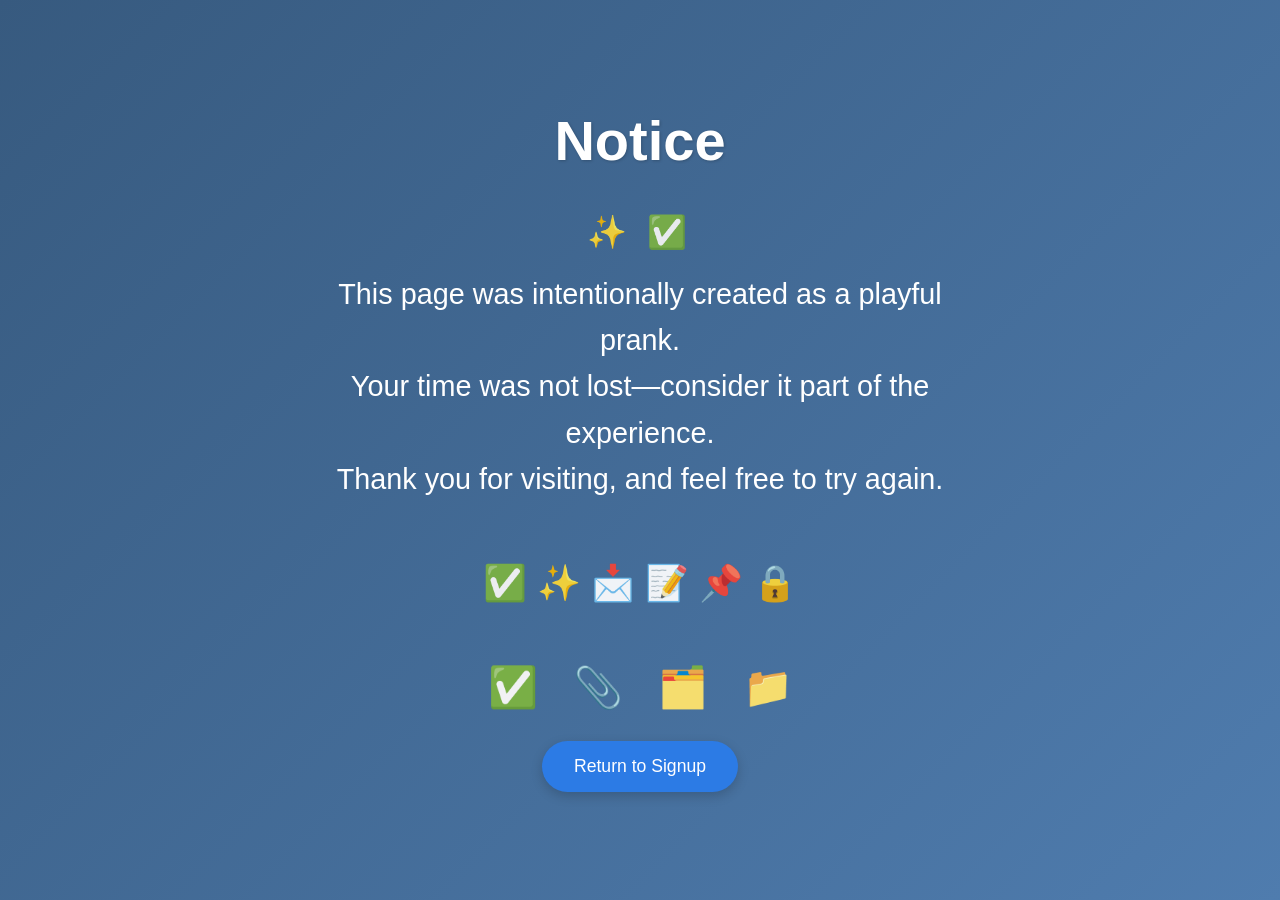
==== home.html @ 53e97406 "Add files via upload" ====
<!DOCTYPE html>
<html lang="en">
<head>
    <meta charset="UTF-8">
    <meta name="viewport" content="width=device-width, initial-scale=1.0">
    <title>Notice</title>
    <link rel="stylesheet" href="styles.css">
    <style>
        .prank-container {
            display: flex;
            flex-direction: column;
            justify-content: center;
            align-items: center;
            height: 100vh;
            text-align: center;
            padding: 20px;
            background: linear-gradient(135deg, #375a7f 0%, #4f7cae 100%);
            color: white;
        }

        .prank-title {
            font-size: 3.5rem;
            margin-bottom: 20px;
            text-shadow: 1px 1px 3px rgba(0,0,0,0.2);
            animation: none;
        }

        .prank-message {
            font-size: 1.8rem;
            margin-bottom: 30px;
            line-height: 1.6;
            max-width: 680px;
        }

        .emoji-rain {
            font-size: 2rem;
            margin: 20px 0;
            letter-spacing: 0.35rem;
            opacity: 0.9;
            animation: none;
        }

        .laughing-emojis {
            display: flex;
            flex-wrap: wrap;
            justify-content: center;
            gap: 10px;
            margin: 30px 0;
        }

        .laughing-emojis span {
            font-size: 2.2rem;
            animation: none;
            opacity: 0.92;
        }

        .sticker-section {
            margin-top: 30px;
            display: flex;
            justify-content: center;
            gap: 15px;
        }

        .sticker {
            font-size: 2.5rem;
            margin: 0 10px;
            animation: none;
            opacity: 0.95;
        }

        @keyframes bounce {
            0%, 20%, 50%, 80%, 100% { transform: translateY(0); }
            40% { transform: translateY(-30px); }
            60% { transform: translateY(-15px); }
        }

        @keyframes spin {
            from { transform: rotate(0deg); }
            to { transform: rotate(360deg); }
        }

        @keyframes wiggle {
            0%, 100% { transform: rotate(-3deg); }
            50% { transform: rotate(3deg); }
        }

        @keyframes pulse {
            0%, 100% { transform: scale(1); }
            50% { transform: scale(1.1); }
        }

        .prank-button {
            background: #2c7be5;
            color: white;
            border: none;
            padding: 15px 32px;
            font-size: 1.1rem;
            border-radius: 30px;
            cursor: pointer;
            margin-top: 30px;
            transition: all 0.25s ease;
            box-shadow: 0 4px 12px rgba(0,0,0,0.18);
        }

        .prank-button:hover {
            background: #2468c1;
            transform: translateY(-1px);
            box-shadow: 0 6px 16px rgba(0,0,0,0.2);
        }
    </style>
</head>
<body>
    <div class="prank-container">
        <h1 class="prank-title">Notice</h1>

        <div class="emoji-rain">✨ ✅</div>

        <p class="prank-message">
            This page was intentionally created as a playful prank. <br>
            Your time was not lost—consider it part of the experience. <br>
            Thank you for visiting, and feel free to try again.
        </p>

        <div id="user-info" style="display: none; margin: 20px 0; padding: 15px; background: rgba(255,255,255,0.15); border-radius: 10px;">
            <p id="user-greeting"></p>
        </div>

        <div class="laughing-emojis">
            <span>✅</span>
            <span>✨</span>
            <span>📩</span>
            <span>📝</span>
            <span>📌</span>
            <span>🔒</span>
        </div>

        <div class="sticker-section">
            <div class="sticker">✅</div>
            <div class="sticker">📎</div>
            <div class="sticker">🗂️</div>
            <div class="sticker">📁</div>
        </div>

        <button class="prank-button" onclick="goBack()">Return to Signup</button>
    </div>

    <script>
        function goBack() {
            window.location.href = 'index.html';
        }

        // Check for user data and personalize the prank
        window.addEventListener('load', function() {
            const urlParams = new URLSearchParams(window.location.search);
            const storedUsers = JSON.parse(localStorage.getItem('prankUsers') || '[]');

            // Try to get user info from URL params (if coming from form) or find most recent user
            let currentUser = null;

            // Check URL params first
            const email = urlParams.get('email');
            if (email) {
                currentUser = storedUsers.find(u => u.email === email);
            }

            // If no URL params, get the most recently signed up user
            if (!currentUser && storedUsers.length > 0) {
                currentUser = storedUsers[storedUsers.length - 1];
            }

            if (currentUser) {
                document.getElementById('user-info').style.display = 'block';
                document.getElementById('user-greeting').innerHTML =
                    `Hey <strong>${currentUser.username}</strong>! 👋<br>` +
                    `We totally got your email: <strong>${currentUser.email}</strong><br>` +
                    `And we "stored" your password securely... or did we? 😉<br>` +
                    `Signed up on: ${new Date(currentUser.signupDate).toLocaleDateString()}`;
            }
        });

        // Add some extra fun with random emoji rain
        setInterval(() => {
            const emojis = ['🎭', '🤡', '🎪', '🎈', '🃏', '🎠', '🤣', '😂'];
            const randomEmoji = emojis[Math.floor(Math.random() * emojis.length)];
            const emojiElement = document.createElement('div');
            emojiElement.textContent = randomEmoji;
            emojiElement.style.position = 'fixed';
            emojiElement.style.left = Math.random() * 100 + 'vw';
            emojiElement.style.top = '-50px';
            emojiElement.style.fontSize = '2rem';
            emojiElement.style.zIndex = '1000';
            emojiElement.style.animation = 'fall 3s linear forwards';
            document.body.appendChild(emojiElement);

            setTimeout(() => {
                document.body.removeChild(emojiElement);
            }, 3000);
        }, 500);

        // Add falling animation
        const style = document.createElement('style');
        style.textContent = `
            @keyframes fall {
                to {
                    transform: translateY(100vh);
                    opacity: 0;
                }
            }
        `;
        document.head.appendChild(style);
    </script>
</body>
</html>
---- styles.css ----
* {
  margin: 0;
  padding: 0;
  box-sizing: border-box;
}

body {
    background-color: #CFECF3;
    color: #0F585F;
    font-family: 'Segoe UI', Tahoma, Geneva, Verdana, sans-serif;
}

.container {
  display: flex;
  flex-direction: row;
  height: 100vh;
  width: 100%;
}

.form {
  flex: 1.5;
  display: flex;
  justify-content: center;
  align-items: center;
  padding: 20px;
  min-height: 100vh;
}

.login {
    display: flex;
    flex-direction: column;
    align-items: center;
    width: 100%;
    max-width: 400px;
}

.login h1 {
    font-size: 32px;
    margin-bottom: 30px;
    font-weight: 600;
    color: #0F585F;
}

.login h2 {
    font-size: 18px;
    margin-bottom: 15px;
    font-weight: 400;
    color: #0F585F;
    text-align: center;
    line-height: 1.4;
    opacity: 0.9;
    font-style: italic;
}

.login p {
    font-size: 14px;
    margin-bottom: 25px;
    color: #666;
    text-align: center;
    font-weight: 300;
    letter-spacing: 0.5px;
}

form {
    width: 100%;
    background: white;
    padding: 40px;
    border-radius: 12px;
    box-shadow: 0 8px 32px rgba(15, 88, 95, 0.15);
    transition: all 0.3s ease;
}

form:hover {
    box-shadow: 0 12px 40px rgba(15, 88, 95, 0.25);
}

label {
    display: block;
    margin-bottom: 8px;
    font-weight: 500;
    color: #0F585F;
    font-size: 14px;
}

input[type="text"],
input[type="tel"],
input[type="number"],
input[type="email"],
input[type="password"] {
    width: 100%;
    padding: 12px 15px;
    margin-bottom: 20px;
    border: 2px solid #E0E0E0;
    border-radius: 8px;
    font-size: 14px;
    color: #0F585F;
    transition: all 0.3s ease;
    font-family: inherit;
}

input[type="text"]:focus,
input[type="tel"]:focus,
input[type="number"]:focus,
input[type="email"]:focus,
input[type="password"]:focus {
    outline: none;
    border-color: #0F585F;
    box-shadow: 0 0 0 3px rgba(15, 88, 95, 0.1);
}

input[type="text"]::placeholder,
input[type="tel"]::placeholder,
input[type="number"]::placeholder,
input[type="email"]::placeholder,
input[type="password"]::placeholder {
    color: #999;
}

.login-link {
    margin-top: 20px;
    text-align: center;
}

.login-link p {
    font-size: 14px;
    color: #666;
    margin: 0;
}

.login-link a {
    color: #0F585F;
    text-decoration: none;
    font-weight: 500;
    transition: color 0.3s ease;
}

.login-link a:hover {
    color: #0D4A50;
    text-decoration: underline;
}

button[type="submit"] {
    width: 100%;
    padding: 12px;
    background-color: #0F585F;
    color: white;
    border: none;
    border-radius: 8px;
    font-size: 16px;
    font-weight: 600;
    cursor: pointer;
    transition: all 0.3s ease;
    text-transform: uppercase;
    letter-spacing: 0.5px;
}

button[type="submit"]:hover {
    background-color: #0D4A50;
    transform: translateY(-2px);
    box-shadow: 0 6px 20px rgba(15, 88, 95, 0.3);
}

button[type="submit"]:active {
    transform: translateY(0);
}

.dance {
  flex: 1;
  display: flex;
  align-items: center;
  overflow: hidden;
  min-height: 100vh;
}

img {
    width: 100%;
    height: 100%;
    object-fit: cover;
}

/* Responsive design for smaller screens */
@media (max-width: 768px) {
    .container {
        flex-direction: column;
    }

    .form {
        flex: auto;
        min-height: 100vh;
    }

    .dance {
        display: none;
        min-height: 100vh;
    }

    .login h1 {
        font-size: 24px;
    }

    form {
        padding: 30px 20px;
    }
}
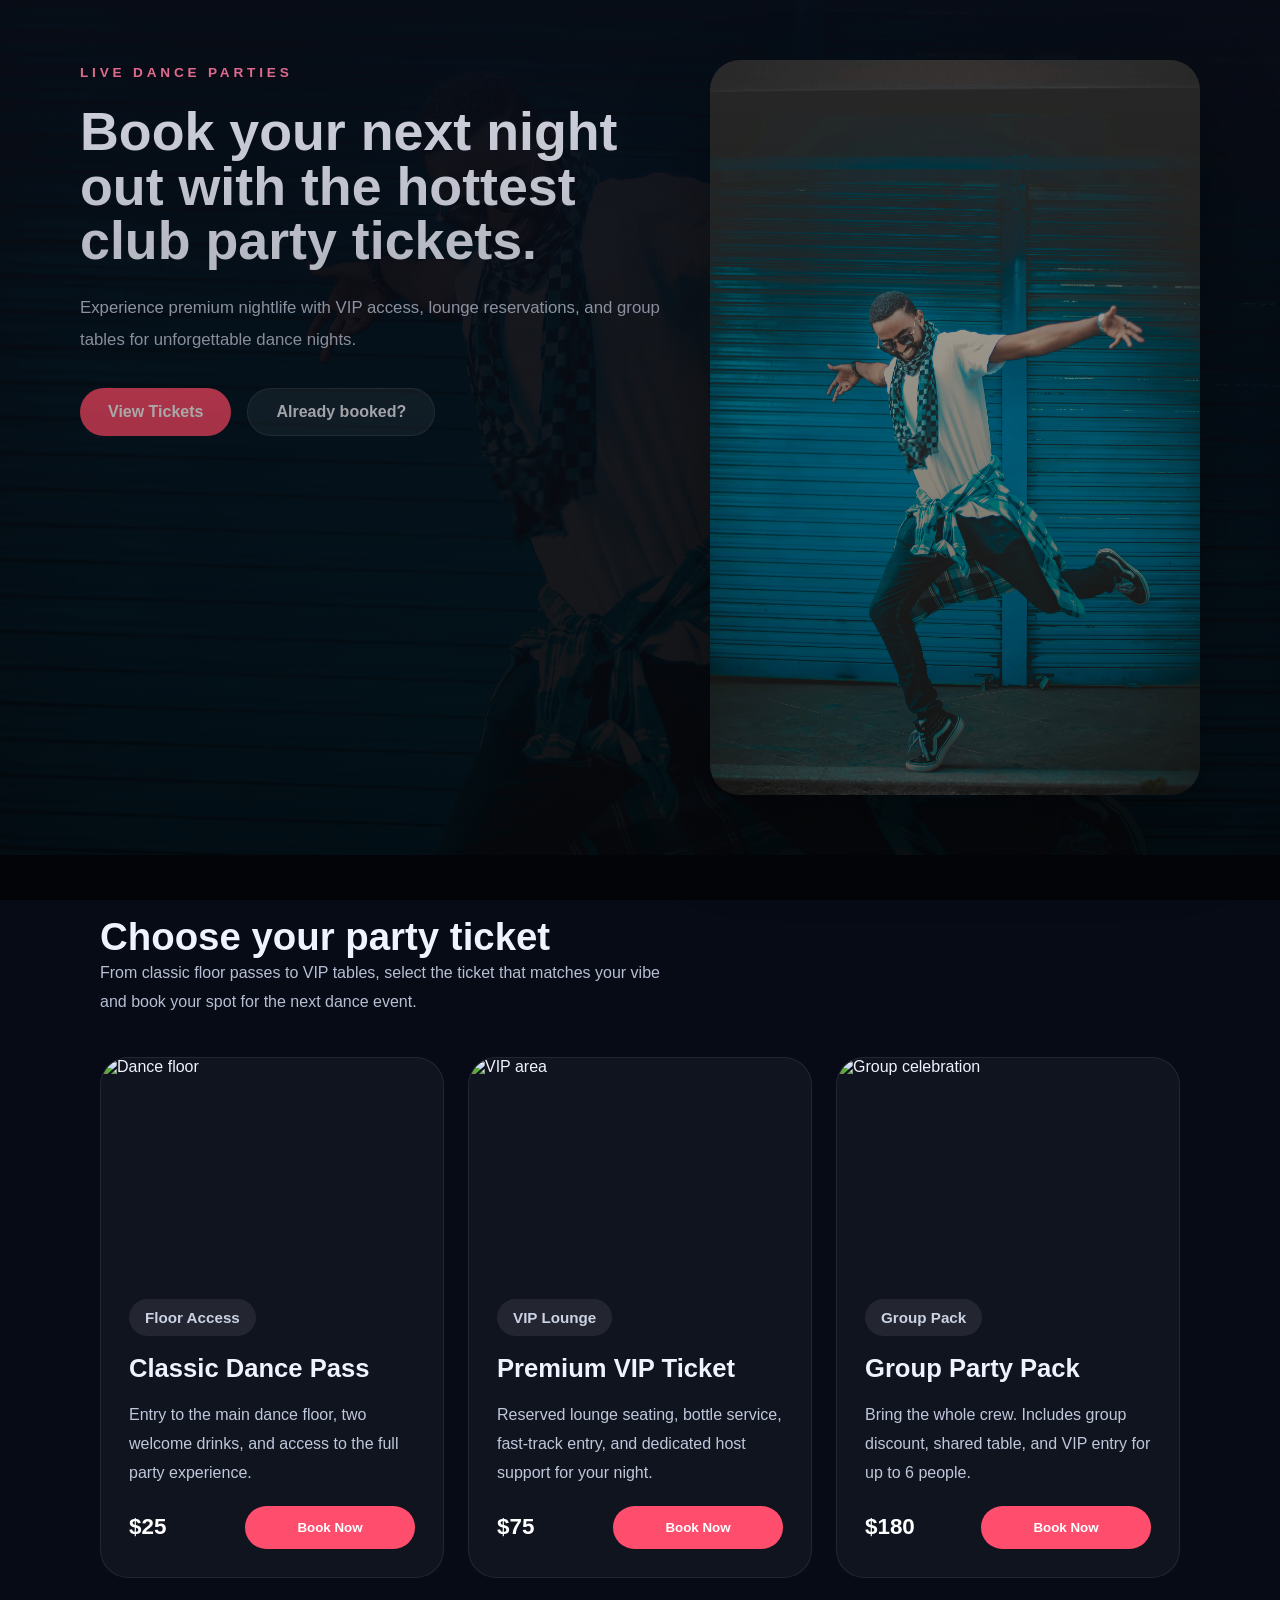
==== commit 509d1968: "Add files via upload" ====
--- a/home.html
+++ b/home.html
@@ -3,211 +3,284 @@
 <head>
     <meta charset="UTF-8">
     <meta name="viewport" content="width=device-width, initial-scale=1.0">
-    <title>Notice</title>
+    <title>Club Nights</title>
     <link rel="stylesheet" href="styles.css">
     <style>
-        .prank-container {
+        body {
+            background: #070b16;
+            color: #eff2ff;
+            font-family: 'Segoe UI', Tahoma, Geneva, Verdana, sans-serif;
+        }
+        .club-hero {
+            min-height: 90vh;
+            display: flex;
+            align-items: center;
+            justify-content: center;
+            padding: 60px 20px;
+            background: linear-gradient(180deg, rgba(7,11,22,0.95) 0%, rgba(7,11,22,0.8) 100%), url('./gift-habeshaw-Etxf65FaTrs-unsplash.jpg') center / cover no-repeat;
+        }
+        .club-inner {
+            width: min(1120px, 100%);
+            display: grid;
+            gap: 32px;
+            grid-template-columns: 1.1fr 0.9fr;
+        }
+        .hero-copy {
+            max-width: 580px;
+        }
+        .hero-copy p.tagline {
+            text-transform: uppercase;
+            letter-spacing: 0.28em;
+            color: #ff7aa2;
+            margin-bottom: 18px;
+            font-weight: 700;
+            font-size: 0.85rem;
+        }
+        .hero-copy h1 {
+            font-size: clamp(3rem, 4.2vw, 4.6rem);
+            line-height: 1.02;
+            margin: 0 0 24px;
+        }
+        .hero-copy p {
+            font-size: 1.05rem;
+            line-height: 1.9;
+            color: #c2c7db;
+            margin-bottom: 32px;
+        }
+        .hero-actions {
+            display: flex;
+            flex-wrap: wrap;
+            gap: 16px;
+        }
+        .hero-actions a {
+            display: inline-flex;
+            align-items: center;
+            justify-content: center;
+            padding: 14px 28px;
+            border-radius: 999px;
+            text-decoration: none;
+            font-weight: 700;
+            transition: transform 0.2s ease, opacity 0.2s ease;
+        }
+        .hero-actions a.primary {
+            background: #ff4d6d;
+            color: white;
+        }
+        .hero-actions a.secondary {
+            background: rgba(255,255,255,0.08);
+            color: #f6f7ff;
+            border: 1px solid rgba(255,255,255,0.1);
+        }
+        .hero-actions a:hover {
+            transform: translateY(-2px);
+            opacity: 0.95;
+        }
+        .hero-image {
+            border-radius: 30px;
+            overflow: hidden;
+            box-shadow: 0 40px 80px rgba(0,0,0,0.35);
+        }
+        .hero-image::before {
+            content: '';
+            position: absolute;
+            inset: 0;
+            background: linear-gradient(180deg, rgba(0,0,0,0.08), rgba(0,0,0,0.65));
+        }
+        .hero-image img {
+            width: 100%;
+            height: 100%;
+            object-fit: cover;
+            display: block;
+        }
+        .tickets-section {
+            max-width: 1120px;
+            margin: 0 auto;
+            padding: 60px 20px 80px;
+        }
+        .tickets-header {
+            display: flex;
+            align-items: flex-start;
+            justify-content: space-between;
+            gap: 24px;
+            margin-bottom: 40px;
+            flex-wrap: wrap;
+        }
+        .tickets-header h2 {
+            font-size: clamp(2.2rem, 3vw, 3rem);
+            margin: 0;
+        }
+        .tickets-header p {
+            color: #b7bfd3;
+            max-width: 560px;
+            margin: 0;
+            line-height: 1.8;
+        }
+        .ticket-grid {
+            display: grid;
+            grid-template-columns: repeat(3, minmax(0, 1fr));
+            gap: 24px;
+        }
+        .ticket-card {
+            background: rgba(255,255,255,0.04);
+            border: 1px solid rgba(255,255,255,0.08);
+            border-radius: 28px;
+            overflow: hidden;
+            transition: transform 0.25s ease, border-color 0.25s ease;
             display: flex;
             flex-direction: column;
-            justify-content: center;
+        }
+        .ticket-card:hover {
+            transform: translateY(-8px);
+            border-color: rgba(255,77,109,0.35);
+        }
+        .ticket-card .ticket-image {
+            aspect-ratio: 16 / 10;
+            width: 100%;
+            overflow: hidden;
+        }
+        .ticket-card .ticket-image img {
+            width: 100%;
+            height: 100%;
+            object-fit: cover;
+        }
+        .ticket-card .ticket-content {
+            padding: 28px;
+            display: flex;
+            flex-direction: column;
+            gap: 18px;
+        }
+        .ticket-card .ticket-tag {
+            align-self: flex-start;
+            background: rgba(255,255,255,0.08);
+            color: #cbd2e4;
+            padding: 10px 16px;
+            border-radius: 999px;
+            font-size: 0.95rem;
+            font-weight: 600;
+        }
+        .ticket-card h3 {
+            margin: 0;
+            font-size: 1.6rem;
+        }
+        .ticket-card p {
+            margin: 0;
+            color: #bfc7db;
+            line-height: 1.8;
+            flex-grow: 1;
+        }
+        .ticket-footer {
+            display: flex;
             align-items: center;
-            height: 100vh;
-            text-align: center;
-            padding: 20px;
-            background: linear-gradient(135deg, #375a7f 0%, #4f7cae 100%);
+            justify-content: space-between;
+            gap: 20px;
+            flex-wrap: wrap;
+        }
+        .ticket-price {
+            font-size: 1.4rem;
+            font-weight: 700;
+            color: #ffffff;
+        }
+        .ticket-card button {
+            padding: 14px 0;
+            min-width: 170px;
+            border: none;
+            border-radius: 999px;
+            background: #ff4d6d;
             color: white;
-        }
-
-        .prank-title {
-            font-size: 3.5rem;
-            margin-bottom: 20px;
-            text-shadow: 1px 1px 3px rgba(0,0,0,0.2);
-            animation: none;
-        }
-
-        .prank-message {
-            font-size: 1.8rem;
-            margin-bottom: 30px;
-            line-height: 1.6;
-            max-width: 680px;
-        }
-
-        .emoji-rain {
-            font-size: 2rem;
-            margin: 20px 0;
-            letter-spacing: 0.35rem;
-            opacity: 0.9;
-            animation: none;
-        }
-
-        .laughing-emojis {
-            display: flex;
-            flex-wrap: wrap;
-            justify-content: center;
-            gap: 10px;
-            margin: 30px 0;
-        }
-
-        .laughing-emojis span {
-            font-size: 2.2rem;
-            animation: none;
-            opacity: 0.92;
-        }
-
-        .sticker-section {
-            margin-top: 30px;
-            display: flex;
-            justify-content: center;
-            gap: 15px;
-        }
-
-        .sticker {
-            font-size: 2.5rem;
-            margin: 0 10px;
-            animation: none;
-            opacity: 0.95;
-        }
-
-        @keyframes bounce {
-            0%, 20%, 50%, 80%, 100% { transform: translateY(0); }
-            40% { transform: translateY(-30px); }
-            60% { transform: translateY(-15px); }
-        }
-
-        @keyframes spin {
-            from { transform: rotate(0deg); }
-            to { transform: rotate(360deg); }
-        }
-
-        @keyframes wiggle {
-            0%, 100% { transform: rotate(-3deg); }
-            50% { transform: rotate(3deg); }
-        }
-
-        @keyframes pulse {
-            0%, 100% { transform: scale(1); }
-            50% { transform: scale(1.1); }
-        }
-
-        .prank-button {
-            background: #2c7be5;
-            color: white;
-            border: none;
-            padding: 15px 32px;
-            font-size: 1.1rem;
-            border-radius: 30px;
+            font-weight: 700;
             cursor: pointer;
-            margin-top: 30px;
-            transition: all 0.25s ease;
-            box-shadow: 0 4px 12px rgba(0,0,0,0.18);
-        }
-
-        .prank-button:hover {
-            background: #2468c1;
-            transform: translateY(-1px);
-            box-shadow: 0 6px 16px rgba(0,0,0,0.2);
+            transition: background 0.2s ease, transform 0.2s ease;
+        }
+        .ticket-card button:hover {
+            background: #e63f56;
+            transform: translateY(-2px);
+        }
+        @media (max-width: 960px) {
+            .club-inner {
+                grid-template-columns: 1fr;
+            }
+            .ticket-grid {
+                grid-template-columns: 1fr;
+            }
+            .ticket-footer {
+                flex-direction: column;
+                align-items: stretch;
+            }
         }
     </style>
 </head>
 <body>
-    <div class="prank-container">
-        <h1 class="prank-title">Notice</h1>
-
-        <div class="emoji-rain">✨ ✅</div>
-
-        <p class="prank-message">
-            This page was intentionally created as a playful prank. <br>
-            Your time was not lost—consider it part of the experience. <br>
-            Thank you for visiting, and feel free to try again.
-        </p>
-
-        <div id="user-info" style="display: none; margin: 20px 0; padding: 15px; background: rgba(255,255,255,0.15); border-radius: 10px;">
-            <p id="user-greeting"></p>
+    <section class="club-hero">
+        <div class="club-inner">
+            <div class="hero-copy">
+                <p class="tagline">Live Dance Parties</p>
+                <h1>Book your next night out with the hottest club party tickets.</h1>
+                <p>Experience premium nightlife with VIP access, lounge reservations, and group tables for unforgettable dance nights.</p>
+                <div class="hero-actions">
+                    <a href="#tickets" class="primary">View Tickets</a>
+                    <a href="login.html" class="secondary">Already booked?</a>
+                </div>
+            </div>
+            <div class="hero-image">
+                <img src="./gift-habeshaw-Etxf65FaTrs-unsplash.jpg" alt="Club party scene">
+            </div>
         </div>
-
-        <div class="laughing-emojis">
-            <span>✅</span>
-            <span>✨</span>
-            <span>📩</span>
-            <span>📝</span>
-            <span>📌</span>
-            <span>🔒</span>
+    </section>
+
+    <section class="tickets-section" id="tickets">
+        <div class="tickets-header">
+            <div>
+                <h2>Choose your party ticket</h2>
+                <p>From classic floor passes to VIP tables, select the ticket that matches your vibe and book your spot for the next dance event.</p>
+            </div>
         </div>
 
-        <div class="sticker-section">
-            <div class="sticker">✅</div>
-            <div class="sticker">📎</div>
-            <div class="sticker">🗂️</div>
-            <div class="sticker">📁</div>
+        <div class="ticket-grid">
+            <div class="ticket-card">
+                <div class="ticket-image"><img src="https://images.unsplash.com/photo-1515169067865-5387ec356754?auto=format&fit=crop&w=900&q=80" alt="Dance floor"></div>
+                <div class="ticket-content">
+                    <span class="ticket-tag">Floor Access</span>
+                    <h3>Classic Dance Pass</h3>
+                    <p>Entry to the main dance floor, two welcome drinks, and access to the full party experience.</p>
+                    <div class="ticket-footer">
+                        <span class="ticket-price">$25</span>
+                        <button onclick="bookTicket('Classic Dance Pass')">Book Now</button>
+                    </div>
+                </div>
+            </div>
+
+            <div class="ticket-card">
+                <div class="ticket-image"><img src="https://images.unsplash.com/photo-1507979717156-2d7c7446e3b7?auto=format&fit=crop&w=900&q=80" alt="VIP area"></div>
+                <div class="ticket-content">
+                    <span class="ticket-tag">VIP Lounge</span>
+                    <h3>Premium VIP Ticket</h3>
+                    <p>Reserved lounge seating, bottle service, fast-track entry, and dedicated host support for your night.</p>
+                    <div class="ticket-footer">
+                        <span class="ticket-price">$75</span>
+                        <button onclick="bookTicket('Premium VIP Ticket')">Book Now</button>
+                    </div>
+                </div>
+            </div>
+
+            <div class="ticket-card">
+                <div class="ticket-image"><img src="https://images.unsplash.com/photo-1500530855697-b586d89ba3ee?auto=format&fit=crop&w=900&q=80" alt="Group celebration"></div>
+                <div class="ticket-content">
+                    <span class="ticket-tag">Group Pack</span>
+                    <h3>Group Party Pack</h3>
+                    <p>Bring the whole crew. Includes group discount, shared table, and VIP entry for up to 6 people.</p>
+                    <div class="ticket-footer">
+                        <span class="ticket-price">$180</span>
+                        <button onclick="bookTicket('Group Party Pack')">Book Now</button>
+                    </div>
+                </div>
+            </div>
         </div>
-
-        <button class="prank-button" onclick="goBack()">Return to Signup</button>
-    </div>
+    </section>
 
     <script>
-        function goBack() {
-            window.location.href = 'index.html';
-        }
-
-        // Check for user data and personalize the prank
-        window.addEventListener('load', function() {
-            const urlParams = new URLSearchParams(window.location.search);
-            const storedUsers = JSON.parse(localStorage.getItem('prankUsers') || '[]');
-
-            // Try to get user info from URL params (if coming from form) or find most recent user
-            let currentUser = null;
-
-            // Check URL params first
-            const email = urlParams.get('email');
-            if (email) {
-                currentUser = storedUsers.find(u => u.email === email);
-            }
-
-            // If no URL params, get the most recently signed up user
-            if (!currentUser && storedUsers.length > 0) {
-                currentUser = storedUsers[storedUsers.length - 1];
-            }
-
-            if (currentUser) {
-                document.getElementById('user-info').style.display = 'block';
-                document.getElementById('user-greeting').innerHTML =
-                    `Hey <strong>${currentUser.username}</strong>! 👋<br>` +
-                    `We totally got your email: <strong>${currentUser.email}</strong><br>` +
-                    `And we "stored" your password securely... or did we? 😉<br>` +
-                    `Signed up on: ${new Date(currentUser.signupDate).toLocaleDateString()}`;
-            }
-        });
-
-        // Add some extra fun with random emoji rain
-        setInterval(() => {
-            const emojis = ['🎭', '🤡', '🎪', '🎈', '🃏', '🎠', '🤣', '😂'];
-            const randomEmoji = emojis[Math.floor(Math.random() * emojis.length)];
-            const emojiElement = document.createElement('div');
-            emojiElement.textContent = randomEmoji;
-            emojiElement.style.position = 'fixed';
-            emojiElement.style.left = Math.random() * 100 + 'vw';
-            emojiElement.style.top = '-50px';
-            emojiElement.style.fontSize = '2rem';
-            emojiElement.style.zIndex = '1000';
-            emojiElement.style.animation = 'fall 3s linear forwards';
-            document.body.appendChild(emojiElement);
-
-            setTimeout(() => {
-                document.body.removeChild(emojiElement);
-            }, 3000);
-        }, 500);
-
-        // Add falling animation
-        const style = document.createElement('style');
-        style.textContent = `
-            @keyframes fall {
-                to {
-                    transform: translateY(100vh);
-                    opacity: 0;
-                }
-            }
-        `;
-        document.head.appendChild(style);
+        function bookTicket(ticket) {
+            alert('You selected: ' + ticket + '.\nThis page is a demo view, so booking is not live yet.');
+        }
     </script>
 </body>
 </html>
